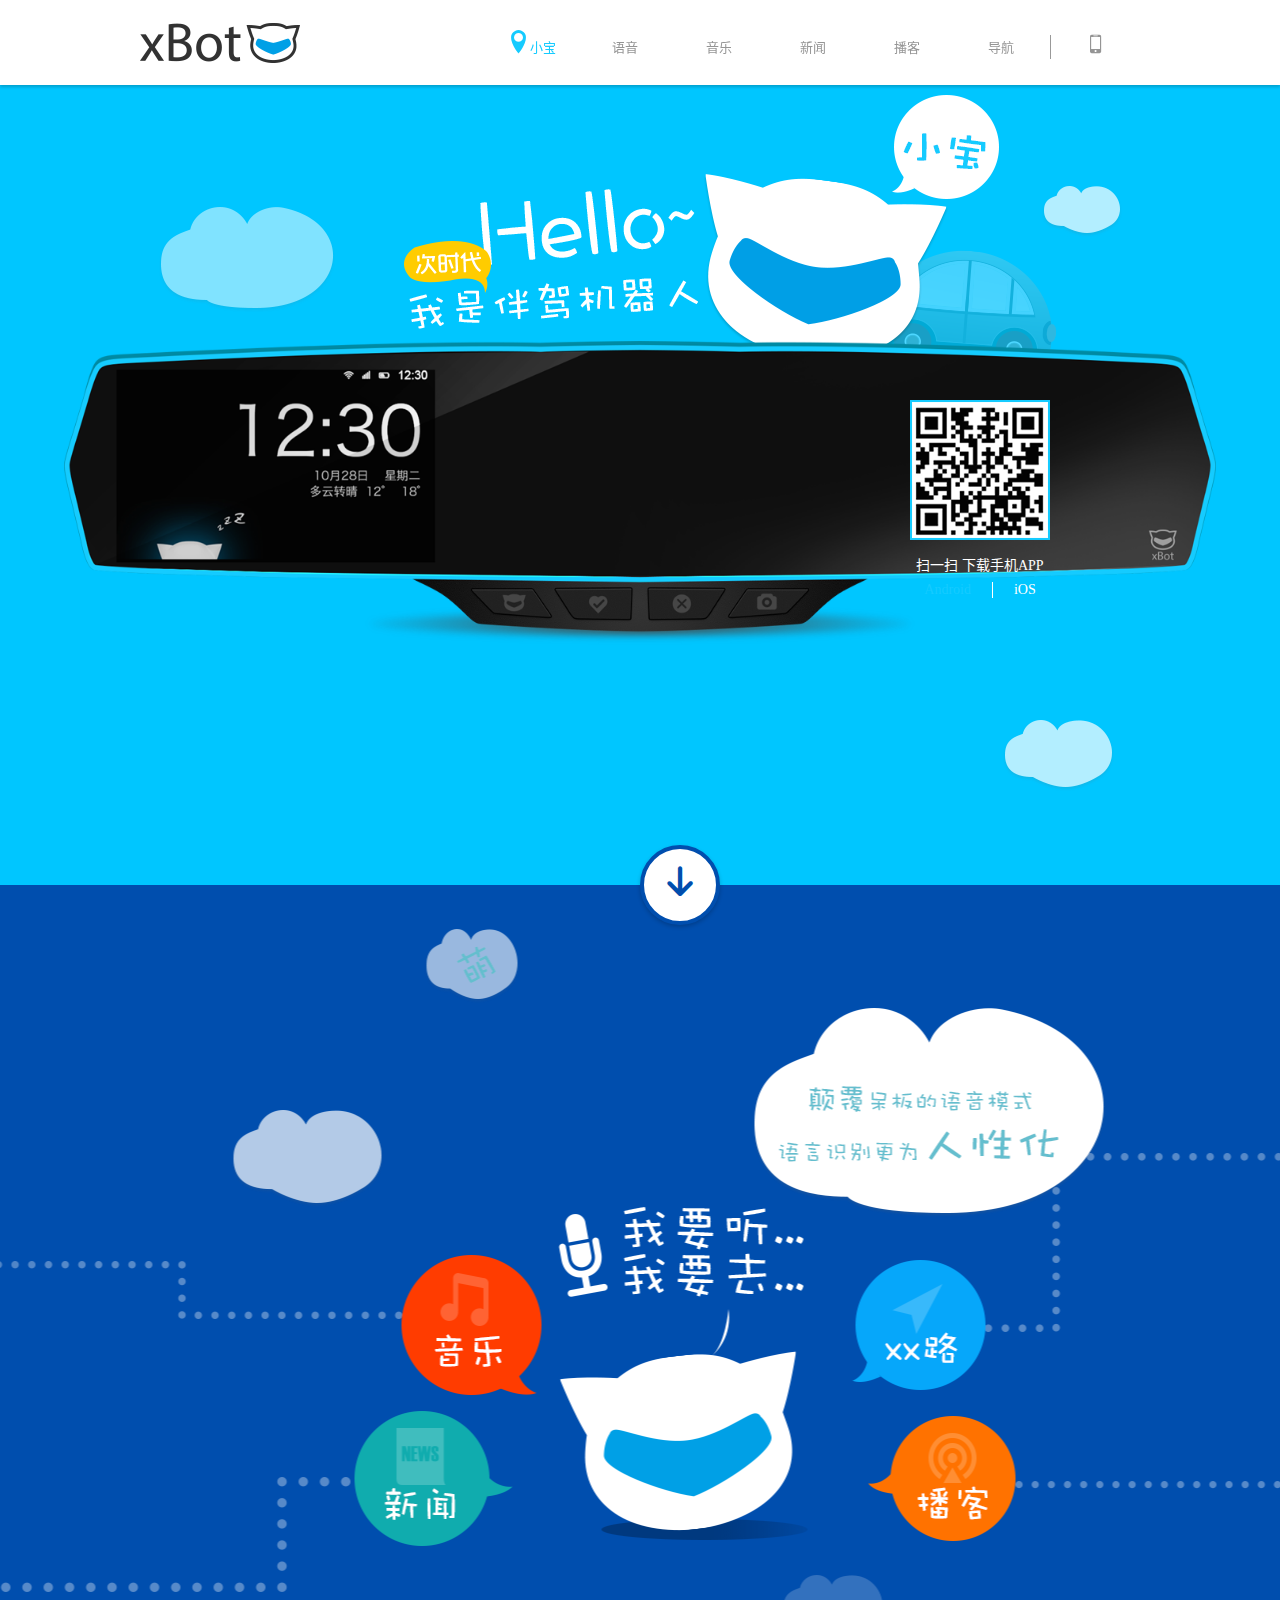
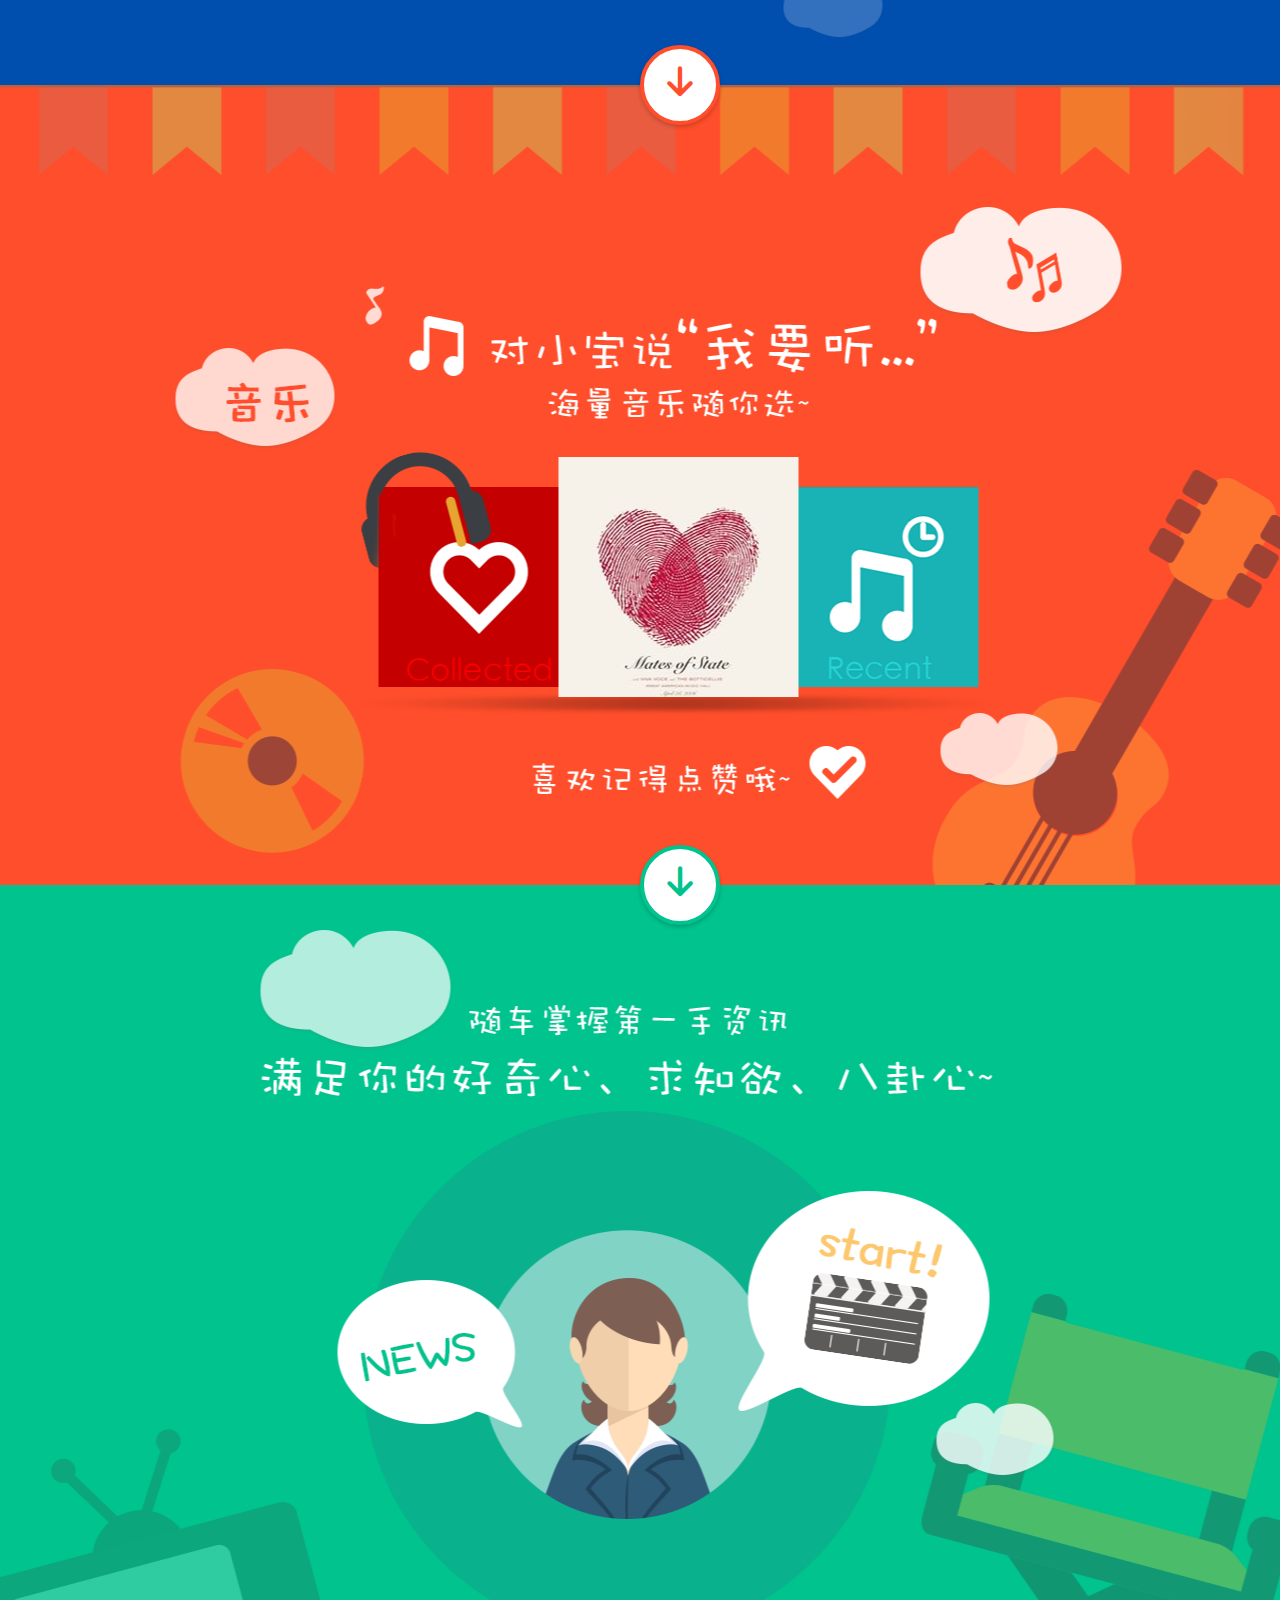
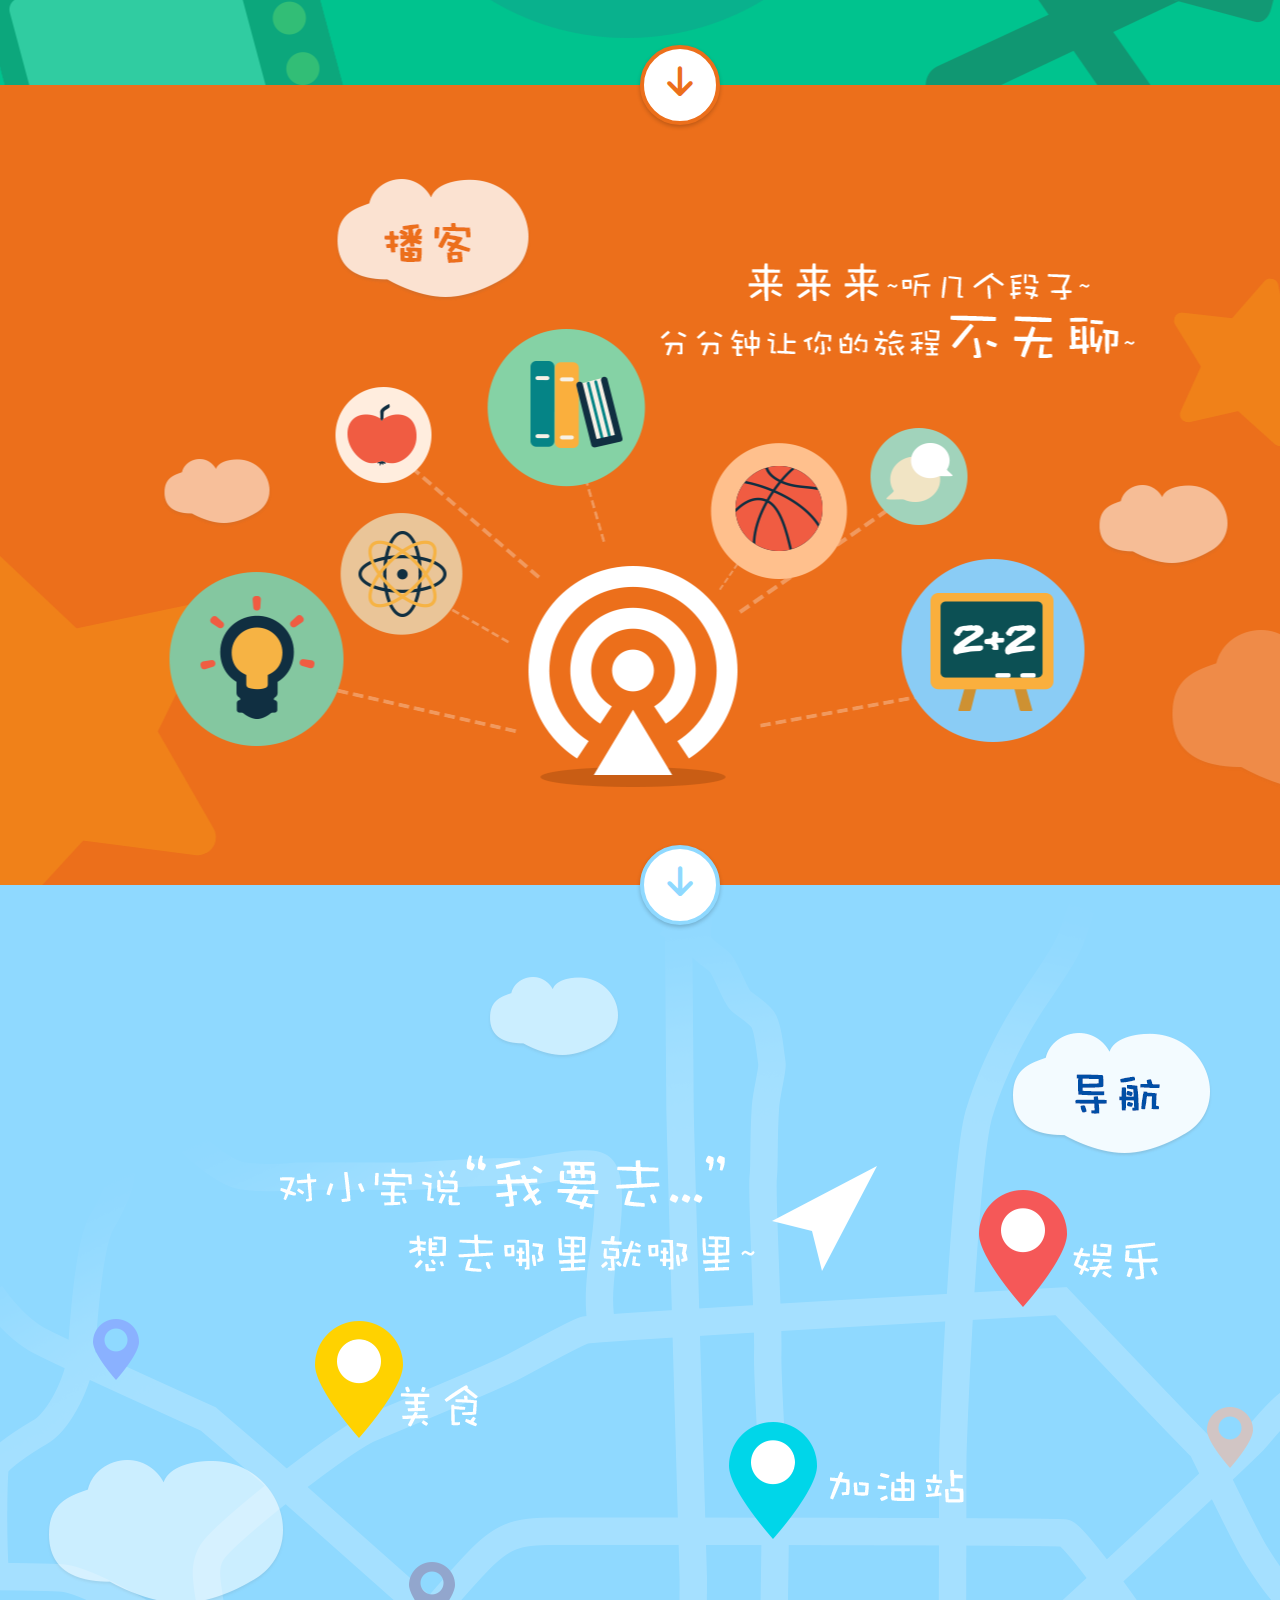
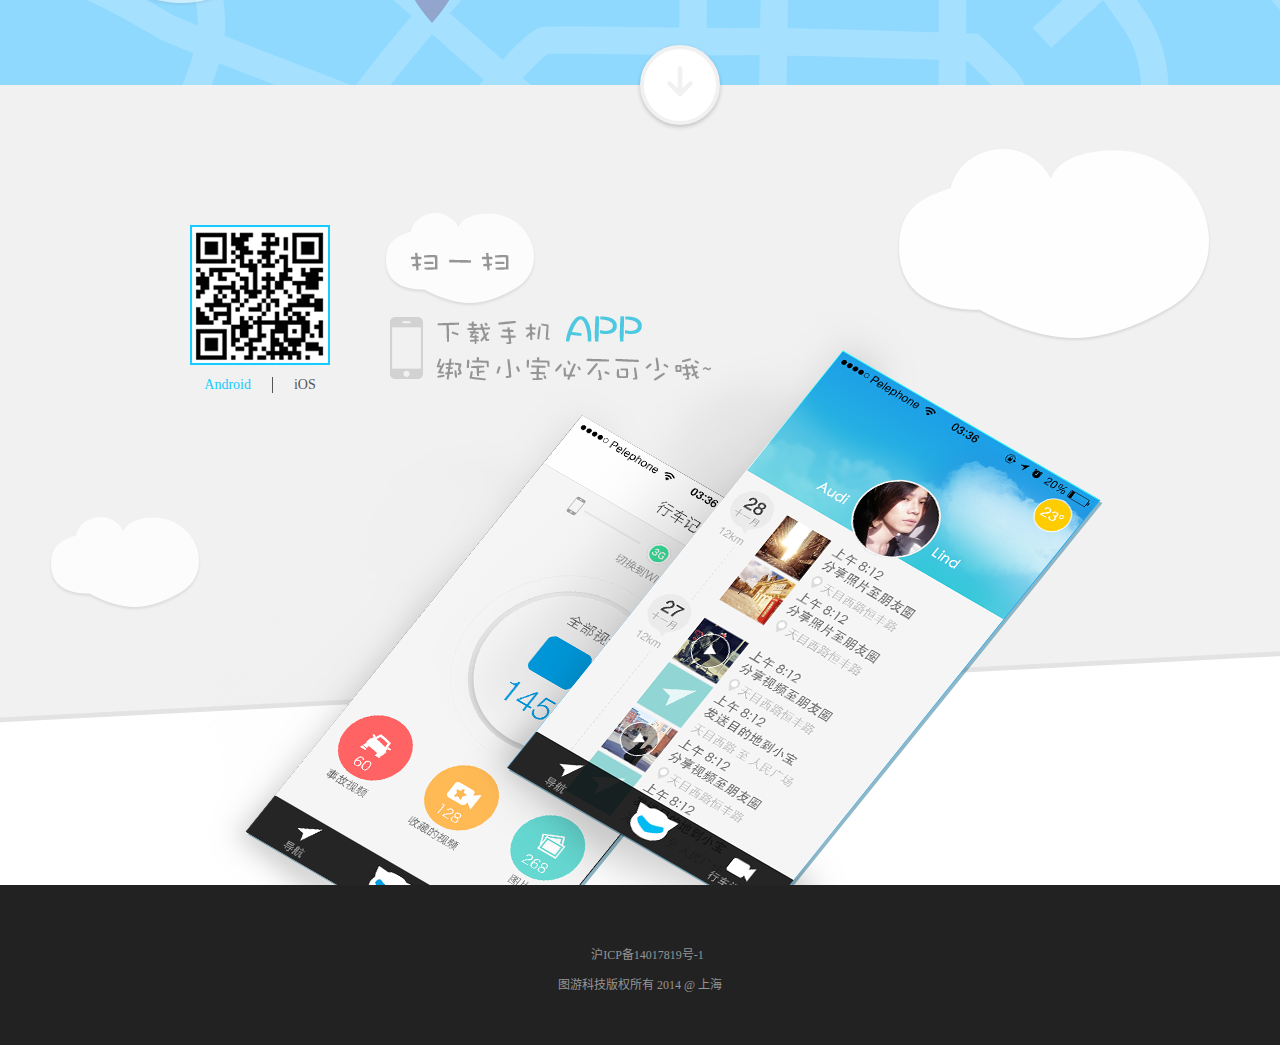
==== static/index.html @ 5d709e0e "第一版实现" ====
<!DOCTYPE HTML>
<html lang="zh-CN">
<head>
	<meta http-equiv="Content-Type" content="text/html; charset=utf-8" />
	<title>小宝 - 有感情的伴驾机器人</title>
	<link rel="icon" href="favicon.ico" type="image/x-icon" /> 
  <link rel="shortcut icon" href="favicon.ico" type="image/x-icon" />
  <link rel="stylesheet" type="text/css" href="lib/fontIcons.css">
  <link rel="stylesheet" type="text/css" href="css/index.css">
</head>
<body>
	<!-- headerBar -->
	<div id="header">
		<div class="container">
			<img src="img/logo.png" alt="" class="logo">
			<ul id="slideNav" class="nav">
				<li><a href="#xBot" class="active"><span class="icon-location"></span>小宝</a></li>
				<li><a href="#voice"><span class="icon-location"></span>语音</a></li>
				<li><a href="#music"><span class="icon-location"></span>音乐</a></li>
				<li><a href="#news"><span class="icon-location"></span>新闻</a></li>
				<li><a href="#podcast"><span class="icon-location"></span>播客</a></li>
				<li><a href="#navigator"><span class="icon-location"></span>导航</a></li>
				<li><a href="#apps"><i class="icon-mobile"></i></a></li>
			</ul>
		</div>
	</div>
	<!-- banner -->
	<div id="xBot" class="banner feature1">
		<div id="xBot_1">
			<img src="img/index/xBot_1.png" alt="我是小宝" />
			<div id="xBotPath" class="qrcodeTogger QRCode _ios">
				<div class="qrcode ios">
					<img src="img/index/qrcode_ios.png" alt="iOS">
				</div>
				<div class="qrcode android">
					<img src="img/index/qrcode_android.png" alt="Android">
				</div>
				<p>扫一扫 下载手机APP</p>
				<ul><li><span class="toggle android active" data-for="android">Android</span>&nbsp;&nbsp;&nbsp;&nbsp;&nbsp;&nbsp;</li><li>&nbsp;&nbsp;&nbsp;&nbsp;&nbsp;&nbsp;<span class="toggle ios" data-for="ios">iOS</span></li></ul>
			</div>
		</div>
	</div>
	<!-- features -->
	<div id="voice" class="banner feature2">
		<div class="next" data-next="#voice"><span class="icon-arrow-down2"></span></div>
	</div>
	<div id="music" class="banner feature3">
		<div class="next" data-next="#music"><span class="icon-arrow-down2"></span></div>
	</div>
	<div id="news" class="banner feature4">
		<div class="next" data-next="#news"><span class="icon-arrow-down2"></span></div>
	</div>
	<div id="podcast" class="banner feature5">
		<div class="next" data-next="#podcast"><span class="icon-arrow-down2"></span></div>
	</div>
	<div id="navigator" class="banner feature6">
		<div class="next" data-next="#navigator"><span class="icon-arrow-down2"></span></div>
	</div>
	<div id="apps" class="banner feature7">
		<div class="next" data-next="#apps"><span class="icon-arrow-down2"></span></div>
		<div class="container">
			<div id="bottomPath" class="qrcodeTogger QRCode _ios">
				<div class="qrcode ios">
					<img src="img/index/qrcode_ios.png" alt="iOS">
				</div>
				<div class="qrcode android">
					<img src="img/index/qrcode_android.png" alt="Android">
				</div>
				<!-- <p>扫一扫 下载手机APP</p> -->
				<ul><li><span class="toggle android active" data-for="android">Android</span>&nbsp;&nbsp;&nbsp;&nbsp;&nbsp;&nbsp;</li><li>&nbsp;&nbsp;&nbsp;&nbsp;&nbsp;&nbsp;<span class="toggle ios" data-for="ios">iOS</span></li></ul>
			</div>
		</div>
	</div>
	<!-- footer -->
	<div id="fotter">
		<ul class="metas">
			<li>沪ICP备14017819号-1</li>
			<!-- <li>加入我们 前端简历请发 : wang@aituyou.com</li> -->
			<!-- <li>2015 by Wang @ ShangHai</li> -->
		</ul>
		<p>图游科技版权所有 2014&nbsp;@&nbsp;上海</p>
	</div>
</body>
<script src="lib/jquery-1.9.0.min.js"></script>
<script src="js/index.js"></script>
</html>
---- static/lib/fontIcons.css ----
@font-face {
	font-family: 'icomoon';
	src:url('fonts/icomoon.eot?-nutk8v');
	src:url('fonts/icomoon.eot?#iefix-nutk8v') format('embedded-opentype'),
		url('fonts/icomoon.woff?-nutk8v') format('woff'),
		url('fonts/icomoon.ttf?-nutk8v') format('truetype'),
		url('fonts/icomoon.svg?-nutk8v#icomoon') format('svg');
	font-weight: normal;
	font-style: normal;
}

[class^="icon-"], [class*=" icon-"] {
	font-family: 'icomoon';
	speak: none;
	font-style: normal;
	font-weight: normal;
	font-variant: normal;
	text-transform: none;
	line-height: 1;

	/* Better Font Rendering =========== */
	-webkit-font-smoothing: antialiased;
	-moz-osx-font-smoothing: grayscale;
}

.icon-location:before {
	content: "\e947";
}

.icon-mobile:before {
	content: "\e958";
}

.icon-arrow-down2:before {
	content: "\ea3e";
}
---- static/css/index.css ----
body{padding:0;margin:0;font-family:"Microsoft YaHei","MicrosoftJhengHei",STHeiti,MingLiu;color:#323232;-webkit-touch-callout:none;-webkit-user-select:none;-khtml-user-select:none;-moz-user-select:none;-ms-user-select:none;user-select:none}ul{list-style-type:none;margin:0;padding:0}.container{width:1000px;margin-left:auto;margin-right:auto;*zoom:1}.QRCode{width:140px;color:#fff;font-size:14px}.QRCode#xBotPath{position:absolute;right:166px;top:59px}.QRCode#bottomPath{position:relative;top:140px;left:50px}.QRCode#bottomPath span.toggle.android{color:#15cbff}.QRCode#bottomPath span.toggle.ios{color:#555}.QRCode#bottomPath.ios span.toggle.android{color:#555}.QRCode#bottomPath.ios span.toggle.ios{color:#15cbff}.QRCode#bottomPath>ul li{border-right:1px solid #555}.QRCode#bottomPath>ul li:last-child{border-right:none}.QRCode .qrcode{overflow:hidden;width:100%;min-height:140px}.QRCode .qrcode>img{width:100%}.QRCode>p{text-align:center;margin:10px 0 0 0}.QRCode>ul{margin:8px 0;text-align:center}.QRCode>ul li{display:inline-block;box-sizing:border-box;border-right:1px solid #fff}.QRCode>ul li:last-child{border-right:none}.QRCode>ul li span{cursor:pointer}.QRCode>ul li span:hover{color:#ccc}.QRCode .qrcode.ios{display:none}.QRCode span.toggle.android{color:#15cbff}.QRCode span.toggle.ios{color:#fff}.QRCode.ios .qrcode.ios{display:block}.QRCode.ios .qrcode.android{display:none}.QRCode.ios span.toggle.android{color:#fff}.QRCode.ios span.toggle.ios{color:#15cbff}div#header{z-index:100;position:fixed;width:100%;height:85px;background:#fff;box-shadow:0 2px 3px rgba(0,0,0,0.2)}div#header img.logo{margin-top:23px}div#header ul.nav{float:right;height:85px}div#header ul.nav li{box-sizing:border-box;display:inline-block;width:90px;height:24px;line-height:24px;margin-top:30px;text-align:center}div#header ul.nav li:last-child{border-left:1px solid #999}div#header ul.nav li a{font-size:13px;color:#959595;text-decoration:none}div#header ul.nav li a>span{font-size:180%;display:none}div#header ul.nav li a>i{font-size:140%}div#header ul.nav li a.active{color:#15cbff}div#header ul.nav li a.active>span{display:inline-block}div#header ul.nav li a:hover{color:#16bcec}div.banner{position:relative;height:800px}div.banner>div.next{position:absolute;top:-40px;left:50%;width:72px;height:72px;line-height:72px;text-align:center;font-size:34px;z-index:50;border-radius:44px;background:#fff;box-shadow:0 2px 4px rgba(0,0,0,0.2)}div.banner img.bg_img{display:block;margin-left:auto;margin-right:auto;position:relative;*zoom:1}div.banner.active>div.next{display:none}div.feature1{background:#00c6ff;background-image:url(../img/index/bg_xiaobao.png);background-position:center center;background-repeat:no-repeat}div.feature2{color:#004eae;background:#004eae;background-image:url(../img/index/bg_voice.png);background-position:center center;background-repeat:no-repeat}div.feature2>div.next{border:4px solid #004eae}div.feature2>div.next:hover{color:#fff;background:#004eae}div.feature3{color:#ff4e2b;background:#ff4e2b;background-image:url(../img/index/bg_music.png);background-position:center center;background-repeat:no-repeat}div.feature3>div.next{border:4px solid #ff4e2b}div.feature3>div.next:hover{color:#fff;background:#ff4e2b}div.feature4{color:#00c38e;background:#00c38e;background-image:url(../img/index/bg_news.png);background-position:bottom center;background-repeat:no-repeat}div.feature4>div.next{border:4px solid #00c38e}div.feature4>div.next:hover{color:#fff;background:#00c38e}div.feature5{color:#ec6f1b;background:#ec6f1b;background-image:url(../img/index/bg_podcast.png);background-position:bottom center;background-repeat:no-repeat}div.feature5>div.next{border:4px solid #ec6f1b}div.feature5>div.next:hover{color:#fff;background:#ec6f1b}div.feature6{color:#8fd9ff;background:#8fd9ff;background-image:url(../img/index/bg_nav.png);background-position:bottom center;background-repeat:no-repeat}div.feature6>div.next{border:4px solid #8fd9ff}div.feature6>div.next:hover{color:#fff;background:#8fd9ff}div.feature7{color:#f1f1f1;background:#f1f1f1;background-image:url(../img/index/bg_apps.png);background-position:bottom center;background-repeat:no-repeat}div.feature7>div.next{border:4px solid #f1f1f1}div.feature7>div.next:hover{color:#fff;background:#f1f1f1}div#xBot{height:800px;padding-top:85px}div#xBot div#xBot_1{position:relative;top:256px;width:90%;max-width:1455px;margin-left:auto;margin-right:auto;*zoom:1;height:300px}div#xBot div#xBot_1>img{width:100%}div#xBot div#xBot_1 div#screen{width:26%;height:58%;position:absolute;top:8%;left:7%;background:#eee}div#fotter{overflow:hidden;height:160px;font-size:12px;text-align:center;color:#959595;background:#222}div#fotter ul.metas{margin-top:60px}div#fotter ul.metas li{display:inline;margin-left:15px}
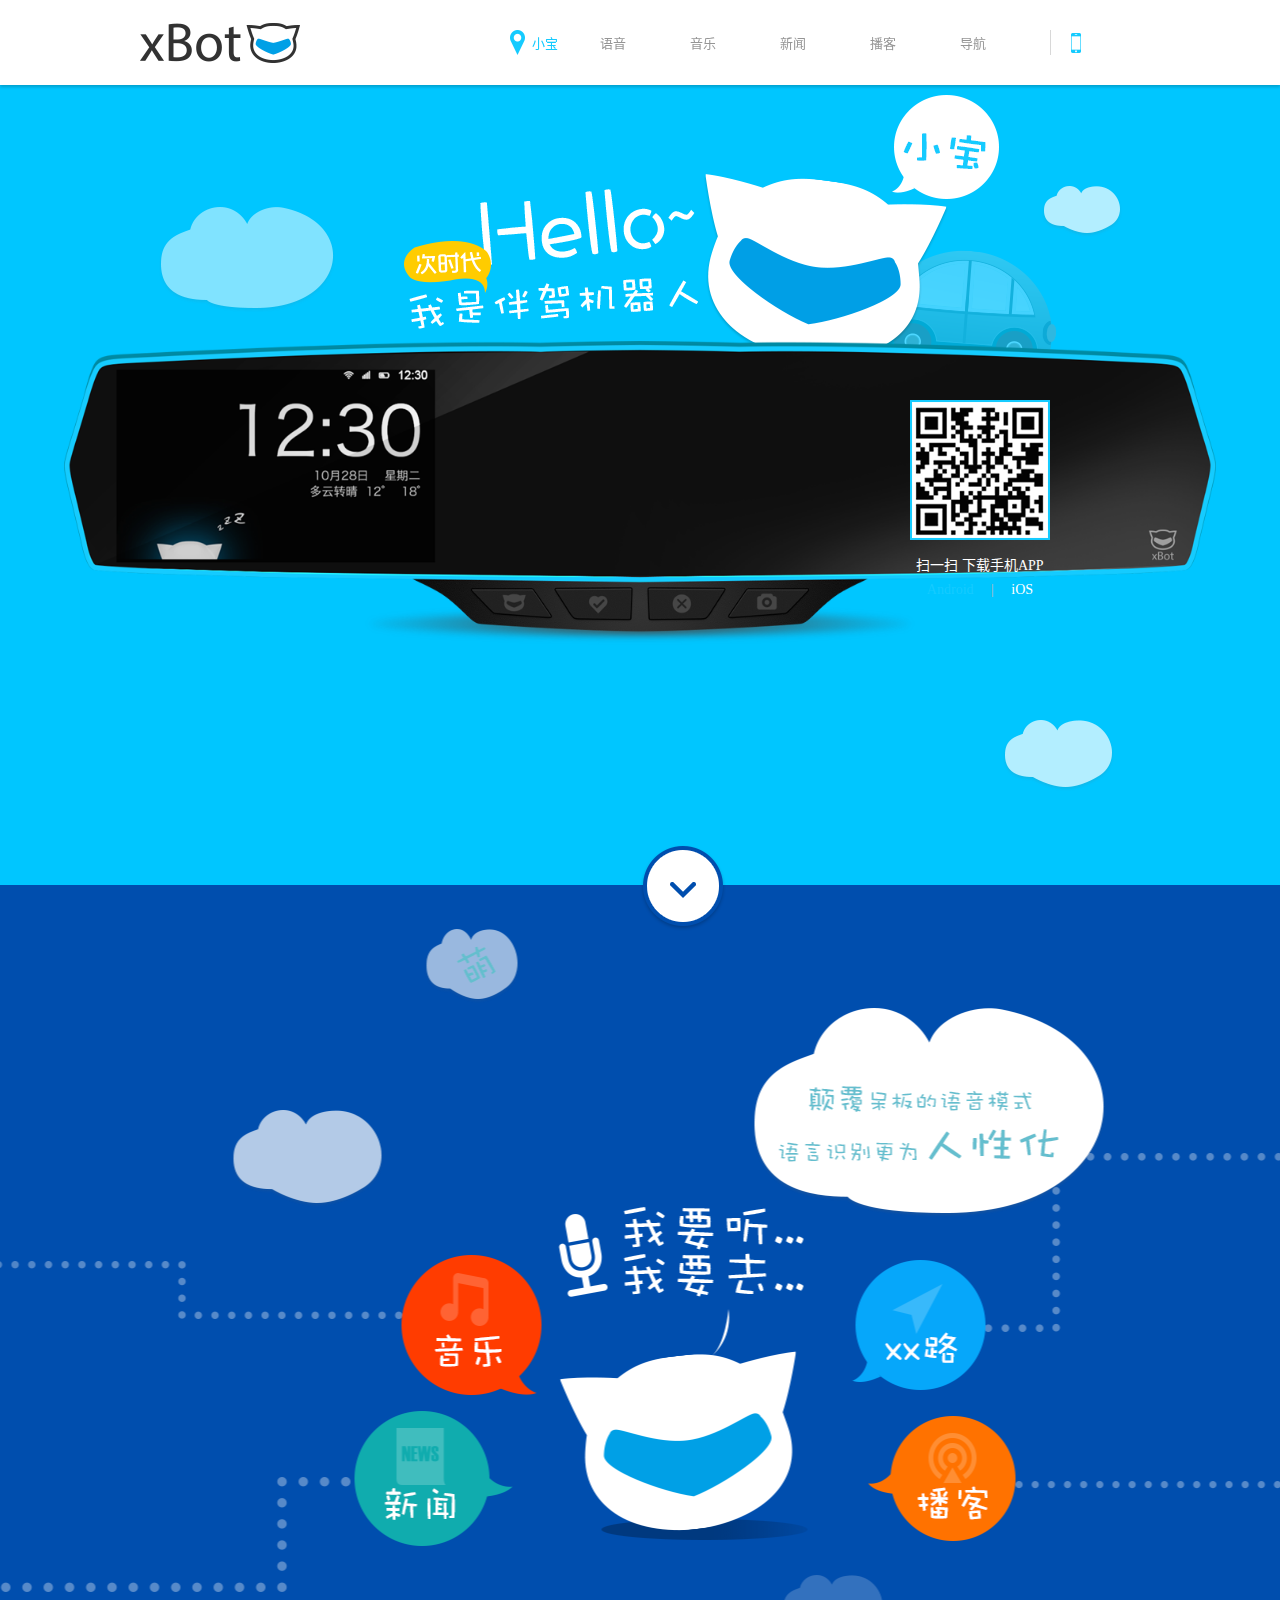
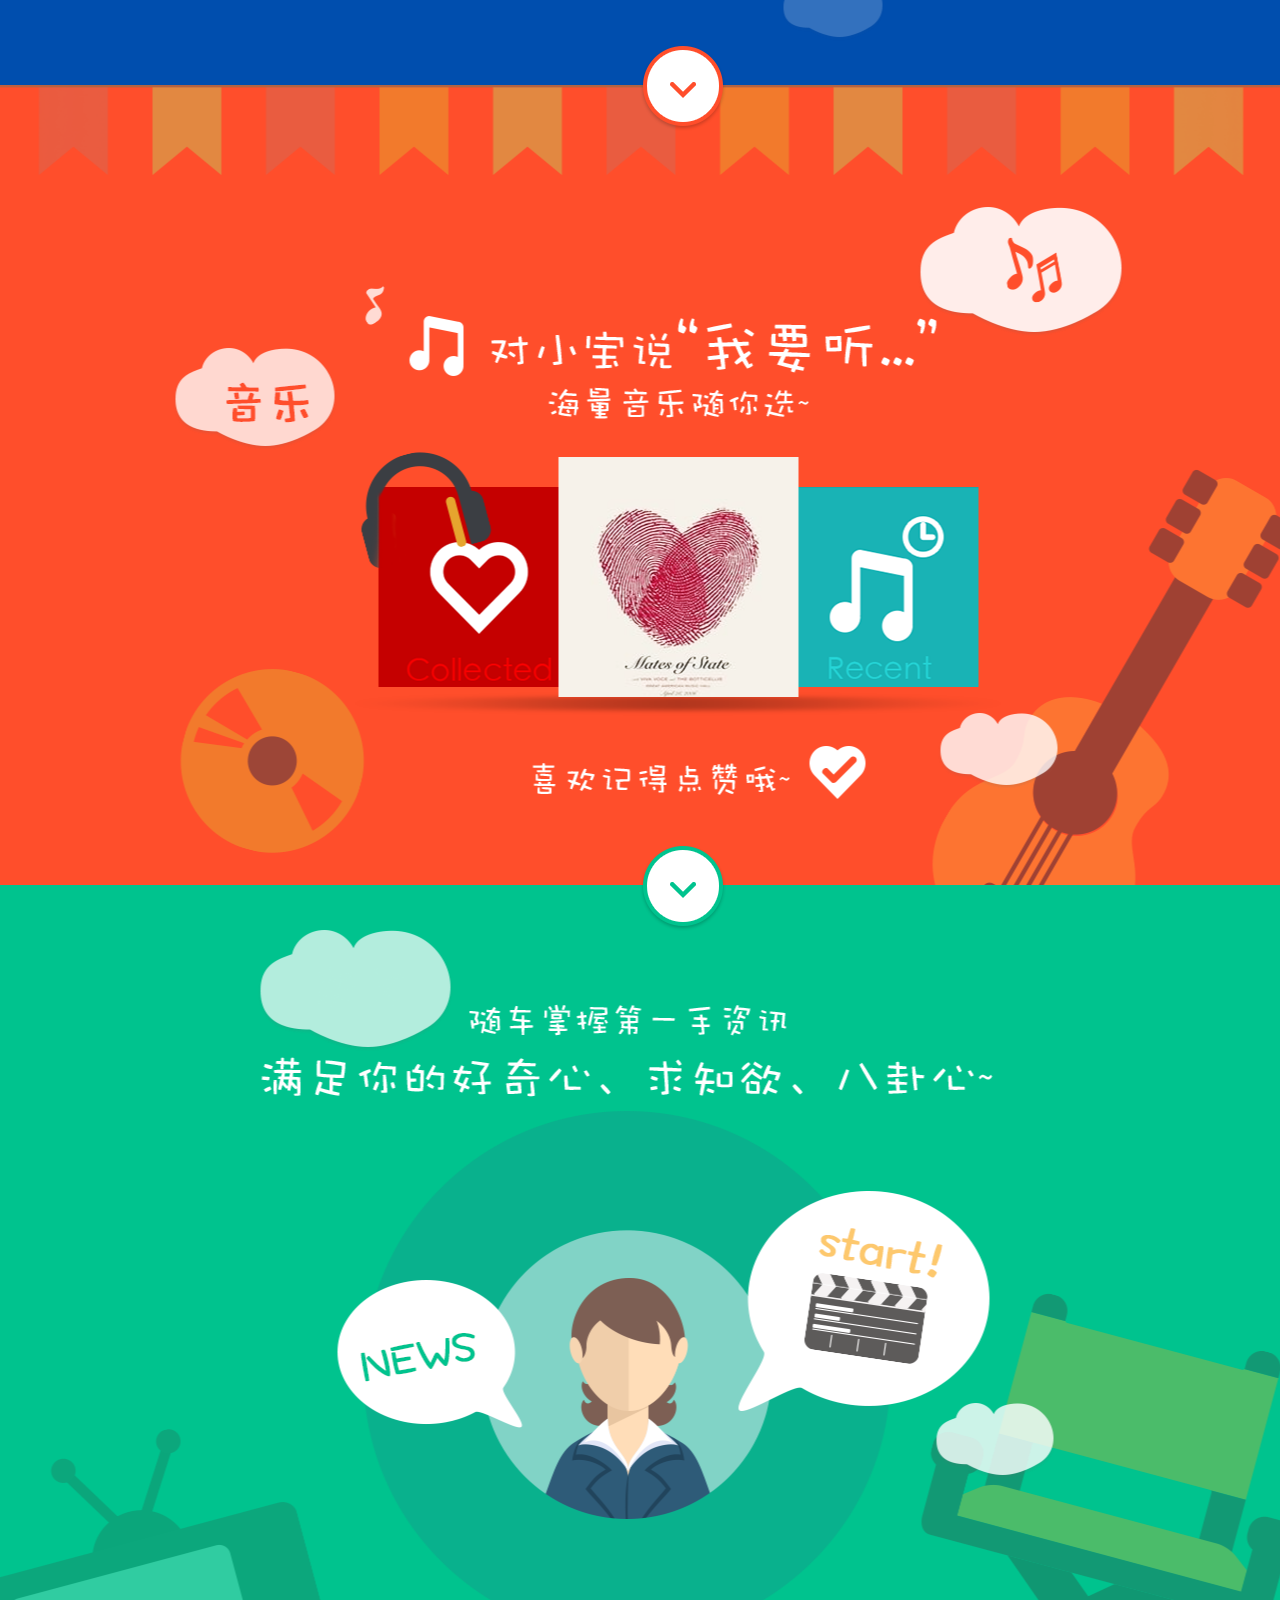
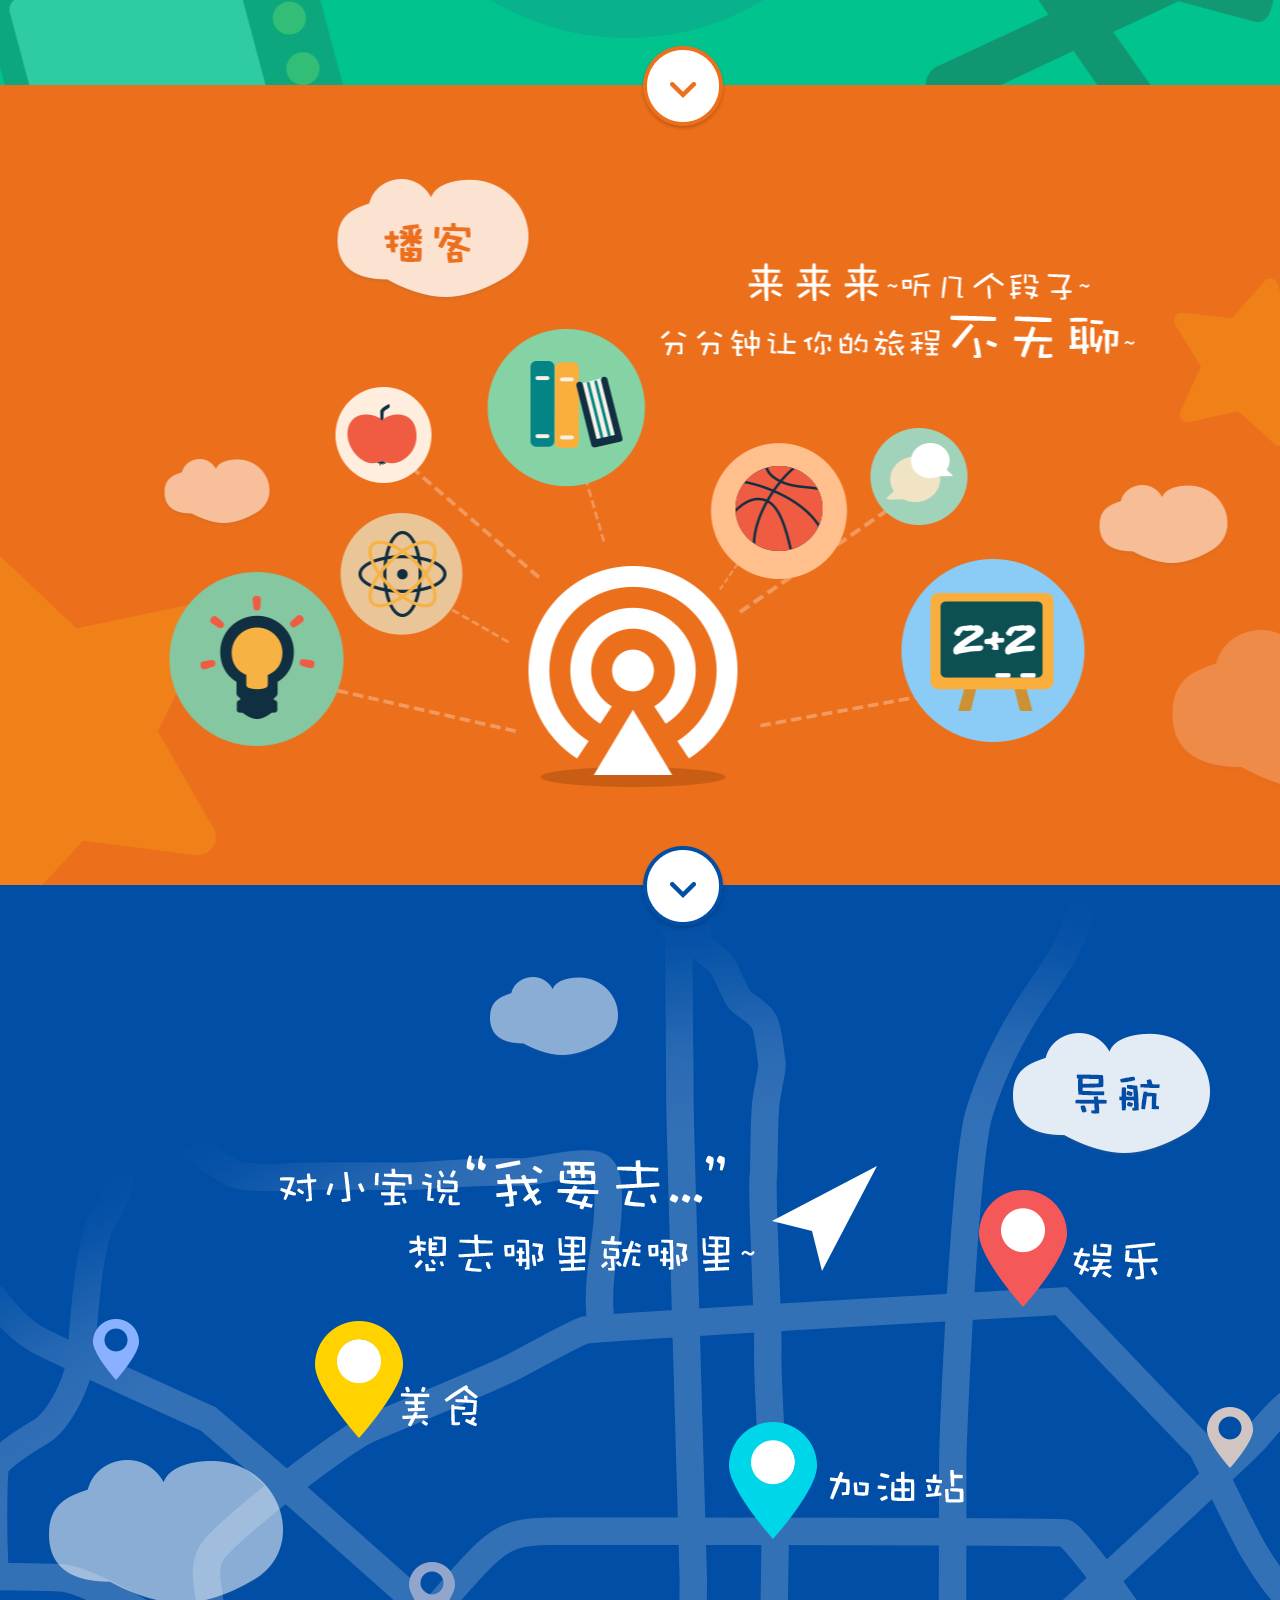
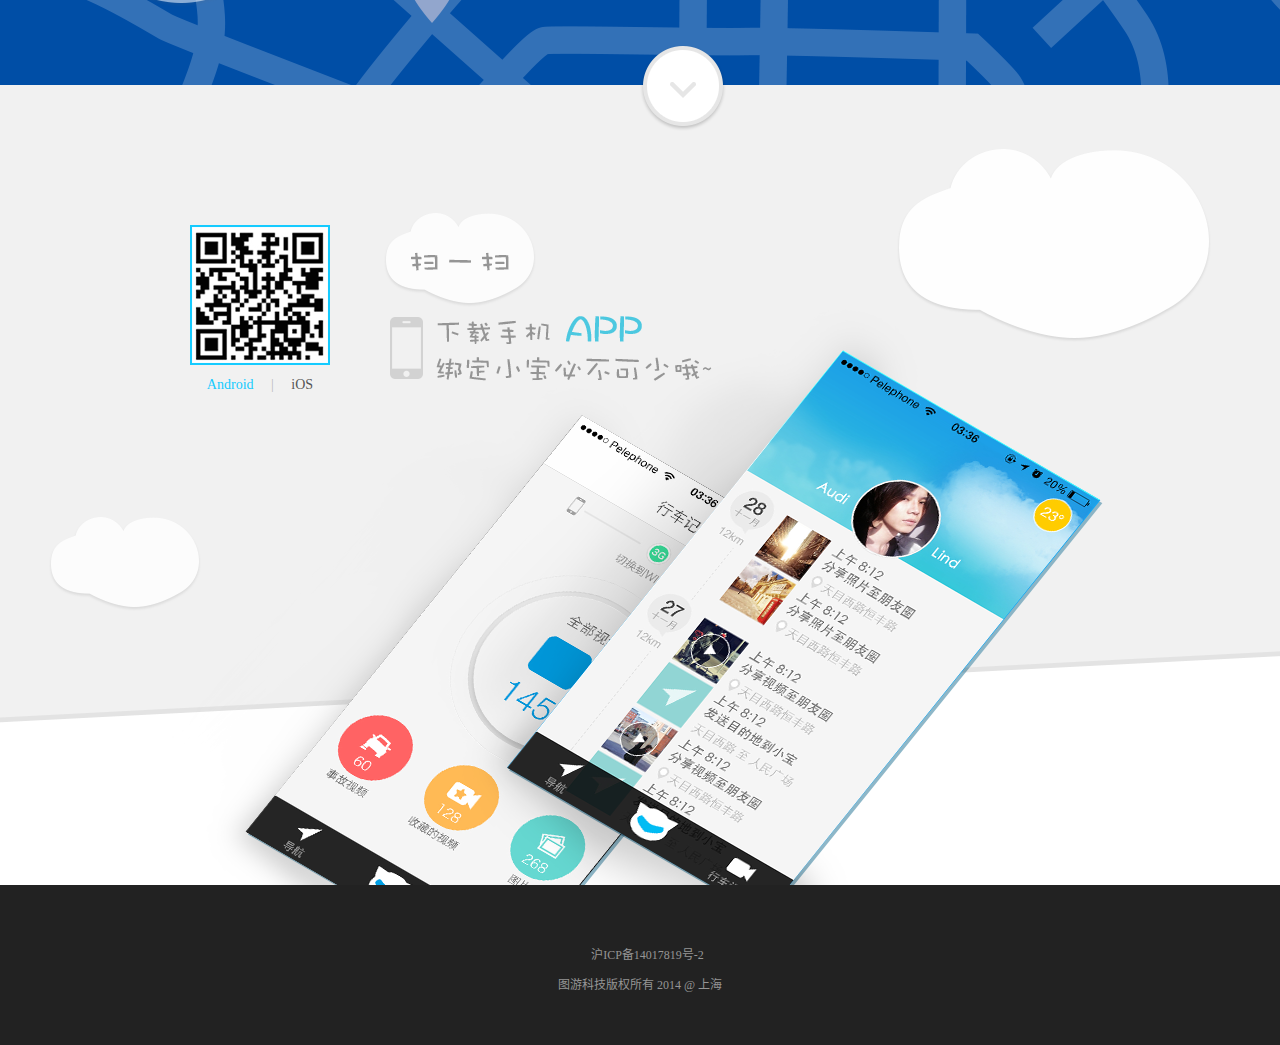
==== commit 8bd24c9c: "兼任性处理" ====
--- a/static/index.html
+++ b/static/index.html
@@ -12,16 +12,16 @@
 	<!-- headerBar -->
 	<div id="header">
 		<div class="container">
+			<ul id="slideNav" class="nav">
+				<li><a href="#xBot" class="active"><span class="iLocate"></span>小宝</a></li>
+				<li><a href="#voice"><span class="iLocate"></span>语音</a></li>
+				<li><a href="#music"><span class="iLocate"></span>音乐</a></li>
+				<li><a href="#news"><span class="iLocate"></span>新闻</a></li>
+				<li><a href="#podcast"><span class="iLocate"></span>播客</a></li>
+				<li><a href="#navigator"><span class="iLocate"></span>导航</a></li>
+				<li><a href="#apps"><i class="iApps"></i></a></li>
+			</ul>
 			<img src="img/logo.png" alt="" class="logo">
-			<ul id="slideNav" class="nav">
-				<li><a href="#xBot" class="active"><span class="icon-location"></span>小宝</a></li>
-				<li><a href="#voice"><span class="icon-location"></span>语音</a></li>
-				<li><a href="#music"><span class="icon-location"></span>音乐</a></li>
-				<li><a href="#news"><span class="icon-location"></span>新闻</a></li>
-				<li><a href="#podcast"><span class="icon-location"></span>播客</a></li>
-				<li><a href="#navigator"><span class="icon-location"></span>导航</a></li>
-				<li><a href="#apps"><i class="icon-mobile"></i></a></li>
-			</ul>
 		</div>
 	</div>
 	<!-- banner -->
@@ -36,28 +36,28 @@
 					<img src="img/index/qrcode_android.png" alt="Android">
 				</div>
 				<p>扫一扫 下载手机APP</p>
-				<ul><li><span class="toggle android active" data-for="android">Android</span>&nbsp;&nbsp;&nbsp;&nbsp;&nbsp;&nbsp;</li><li>&nbsp;&nbsp;&nbsp;&nbsp;&nbsp;&nbsp;<span class="toggle ios" data-for="ios">iOS</span></li></ul>
+				<ul><li><span class="toggle android active" data-for="android">Android</span>&nbsp;&nbsp;&nbsp;&nbsp;&nbsp;</li>|<li>&nbsp;&nbsp;&nbsp;&nbsp;&nbsp;<span class="toggle ios" data-for="ios">iOS</span></li></ul>
 			</div>
 		</div>
 	</div>
 	<!-- features -->
 	<div id="voice" class="banner feature2">
-		<div class="next" data-next="#voice"><span class="icon-arrow-down2"></span></div>
+		<div class="next" data-next="#voice"></div>
 	</div>
 	<div id="music" class="banner feature3">
-		<div class="next" data-next="#music"><span class="icon-arrow-down2"></span></div>
+		<div class="next" data-next="#music"></div>
 	</div>
 	<div id="news" class="banner feature4">
-		<div class="next" data-next="#news"><span class="icon-arrow-down2"></span></div>
+		<div class="next" data-next="#news"></div>
 	</div>
 	<div id="podcast" class="banner feature5">
-		<div class="next" data-next="#podcast"><span class="icon-arrow-down2"></span></div>
+		<div class="next" data-next="#podcast"></div>
 	</div>
 	<div id="navigator" class="banner feature6">
-		<div class="next" data-next="#navigator"><span class="icon-arrow-down2"></span></div>
+		<div class="next" data-next="#navigator"></div>
 	</div>
 	<div id="apps" class="banner feature7">
-		<div class="next" data-next="#apps"><span class="icon-arrow-down2"></span></div>
+		<div class="next" data-next="#apps"></div>
 		<div class="container">
 			<div id="bottomPath" class="qrcodeTogger QRCode _ios">
 				<div class="qrcode ios">
@@ -67,14 +67,14 @@
 					<img src="img/index/qrcode_android.png" alt="Android">
 				</div>
 				<!-- <p>扫一扫 下载手机APP</p> -->
-				<ul><li><span class="toggle android active" data-for="android">Android</span>&nbsp;&nbsp;&nbsp;&nbsp;&nbsp;&nbsp;</li><li>&nbsp;&nbsp;&nbsp;&nbsp;&nbsp;&nbsp;<span class="toggle ios" data-for="ios">iOS</span></li></ul>
+				<ul><li><span class="toggle android active" data-for="android">Android</span>&nbsp;&nbsp;&nbsp;&nbsp;&nbsp;</li>|<li>&nbsp;&nbsp;&nbsp;&nbsp;&nbsp;<span class="toggle ios" data-for="ios">iOS</span></li></ul>
 			</div>
 		</div>
 	</div>
 	<!-- footer -->
 	<div id="fotter">
 		<ul class="metas">
-			<li>沪ICP备14017819号-1</li>
+			<li>沪ICP备14017819号-2</li>
 			<!-- <li>加入我们 前端简历请发 : wang@aituyou.com</li> -->
 			<!-- <li>2015 by Wang @ ShangHai</li> -->
 		</ul>
--- a/static/css/index.css
+++ b/static/css/index.css
@@ -1 +1 @@
-body{padding:0;margin:0;font-family:"Microsoft YaHei","MicrosoftJhengHei",STHeiti,MingLiu;color:#323232;-webkit-touch-callout:none;-webkit-user-select:none;-khtml-user-select:none;-moz-user-select:none;-ms-user-select:none;user-select:none}ul{list-style-type:none;margin:0;padding:0}.container{width:1000px;margin-left:auto;margin-right:auto;*zoom:1}.QRCode{width:140px;color:#fff;font-size:14px}.QRCode#xBotPath{position:absolute;right:166px;top:59px}.QRCode#bottomPath{position:relative;top:140px;left:50px}.QRCode#bottomPath span.toggle.android{color:#15cbff}.QRCode#bottomPath span.toggle.ios{color:#555}.QRCode#bottomPath.ios span.toggle.android{color:#555}.QRCode#bottomPath.ios span.toggle.ios{color:#15cbff}.QRCode#bottomPath>ul li{border-right:1px solid #555}.QRCode#bottomPath>ul li:last-child{border-right:none}.QRCode .qrcode{overflow:hidden;width:100%;min-height:140px}.QRCode .qrcode>img{width:100%}.QRCode>p{text-align:center;margin:10px 0 0 0}.QRCode>ul{margin:8px 0;text-align:center}.QRCode>ul li{display:inline-block;box-sizing:border-box;border-right:1px solid #fff}.QRCode>ul li:last-child{border-right:none}.QRCode>ul li span{cursor:pointer}.QRCode>ul li span:hover{color:#ccc}.QRCode .qrcode.ios{display:none}.QRCode span.toggle.android{color:#15cbff}.QRCode span.toggle.ios{color:#fff}.QRCode.ios .qrcode.ios{display:block}.QRCode.ios .qrcode.android{display:none}.QRCode.ios span.toggle.android{color:#fff}.QRCode.ios span.toggle.ios{color:#15cbff}div#header{z-index:100;position:fixed;width:100%;height:85px;background:#fff;box-shadow:0 2px 3px rgba(0,0,0,0.2)}div#header img.logo{margin-top:23px}div#header ul.nav{float:right;height:85px}div#header ul.nav li{box-sizing:border-box;display:inline-block;width:90px;height:24px;line-height:24px;margin-top:30px;text-align:center}div#header ul.nav li:last-child{border-left:1px solid #999}div#header ul.nav li a{font-size:13px;color:#959595;text-decoration:none}div#header ul.nav li a>span{font-size:180%;display:none}div#header ul.nav li a>i{font-size:140%}div#header ul.nav li a.active{color:#15cbff}div#header ul.nav li a.active>span{display:inline-block}div#header ul.nav li a:hover{color:#16bcec}div.banner{position:relative;height:800px}div.banner>div.next{position:absolute;top:-40px;left:50%;width:72px;height:72px;line-height:72px;text-align:center;font-size:34px;z-index:50;border-radius:44px;background:#fff;box-shadow:0 2px 4px rgba(0,0,0,0.2)}div.banner img.bg_img{display:block;margin-left:auto;margin-right:auto;position:relative;*zoom:1}div.banner.active>div.next{display:none}div.feature1{background:#00c6ff;background-image:url(../img/index/bg_xiaobao.png);background-position:center center;background-repeat:no-repeat}div.feature2{color:#004eae;background:#004eae;background-image:url(../img/index/bg_voice.png);background-position:center center;background-repeat:no-repeat}div.feature2>div.next{border:4px solid #004eae}div.feature2>div.next:hover{color:#fff;background:#004eae}div.feature3{color:#ff4e2b;background:#ff4e2b;background-image:url(../img/index/bg_music.png);background-position:center center;background-repeat:no-repeat}div.feature3>div.next{border:4px solid #ff4e2b}div.feature3>div.next:hover{color:#fff;background:#ff4e2b}div.feature4{color:#00c38e;background:#00c38e;background-image:url(../img/index/bg_news.png);background-position:bottom center;background-repeat:no-repeat}div.feature4>div.next{border:4px solid #00c38e}div.feature4>div.next:hover{color:#fff;background:#00c38e}div.feature5{color:#ec6f1b;background:#ec6f1b;background-image:url(../img/index/bg_podcast.png);background-position:bottom center;background-repeat:no-repeat}div.feature5>div.next{border:4px solid #ec6f1b}div.feature5>div.next:hover{color:#fff;background:#ec6f1b}div.feature6{color:#8fd9ff;background:#8fd9ff;background-image:url(../img/index/bg_nav.png);background-position:bottom center;background-repeat:no-repeat}div.feature6>div.next{border:4px solid #8fd9ff}div.feature6>div.next:hover{color:#fff;background:#8fd9ff}div.feature7{color:#f1f1f1;background:#f1f1f1;background-image:url(../img/index/bg_apps.png);background-position:bottom center;background-repeat:no-repeat}div.feature7>div.next{border:4px solid #f1f1f1}div.feature7>div.next:hover{color:#fff;background:#f1f1f1}div#xBot{height:800px;padding-top:85px}div#xBot div#xBot_1{position:relative;top:256px;width:90%;max-width:1455px;margin-left:auto;margin-right:auto;*zoom:1;height:300px}div#xBot div#xBot_1>img{width:100%}div#xBot div#xBot_1 div#screen{width:26%;height:58%;position:absolute;top:8%;left:7%;background:#eee}div#fotter{overflow:hidden;height:160px;font-size:12px;text-align:center;color:#959595;background:#222}div#fotter ul.metas{margin-top:60px}div#fotter ul.metas li{display:inline;margin-left:15px}+body{padding:0;margin:0;font-family:"Microsoft YaHei","MicrosoftJhengHei",STHeiti,MingLiu;color:#323232;-webkit-touch-callout:none;-webkit-user-select:none;-khtml-user-select:none;-moz-user-select:none;-ms-user-select:none;user-select:none}ul{list-style-type:none;margin:0;padding:0}.container{width:1000px;margin-left:auto;margin-right:auto;*zoom:1}.QRCode{width:140px;color:#fff;font-size:14px}.QRCode#xBotPath{position:absolute;right:166px;top:59px}.QRCode#bottomPath{position:relative;top:140px;left:50px}.QRCode#bottomPath span.toggle.android{color:#15cbff}.QRCode#bottomPath span.toggle.ios{color:#555}.QRCode#bottomPath.ios span.toggle.android{color:#555}.QRCode#bottomPath.ios span.toggle.ios{color:#15cbff}.QRCode#bottomPath>ul li{color:#eee}.QRCode .qrcode{overflow:hidden;width:100%;min-height:140px}.QRCode .qrcode>img{width:100%}.QRCode>p{text-align:center;margin:10px 0 0 0}.QRCode>ul{margin:8px 0;text-align:center;color:#bbb}.QRCode>ul li{display:inline;box-sizing:border-box}.QRCode>ul li span{cursor:pointer}.QRCode>ul li span:hover{color:#ccc}.QRCode .qrcode.ios{display:none}.QRCode span.toggle.android{color:#15cbff}.QRCode span.toggle.ios{color:#fff}.QRCode.ios .qrcode.ios{display:block}.QRCode.ios .qrcode.android{display:none}.QRCode.ios span.toggle.android{color:#fff}.QRCode.ios span.toggle.ios{color:#15cbff}div#header{z-index:100;position:fixed;width:100%;height:85px;background:#fff;box-shadow:0 2px 3px rgba(0,0,0,0.2)}div#header img.logo{margin-top:23px}div#header ul.nav{float:right;height:85px}div#header ul.nav li{box-sizing:border-box;display:block;width:90px;height:25px;float:left;line-height:25px;margin-top:30px}div#header ul.nav li:last-child{border-left:1px solid #d8d8d8}div#header ul.nav li .iLocate{display:none;float:left;width:15px;height:25px;margin-right:7px;background-image:url(../img/index/icon-locate.png)}div#header ul.nav li a{font-size:13px;color:#959595;text-decoration:none}div#header ul.nav li a>i{display:block;width:10px;height:20px;margin-left:20px;margin-top:3px;background-image:url(../img/index/icon-apps.png)}div#header ul.nav li a>i:hover{background-image:url(../img/index/icon-apps-hover.png)}div#header ul.nav li a.active{color:#15cbff}div#header ul.nav li a.active>span.iLocate{display:block}div#header ul.nav li a:hover{color:#16bcec}div.banner{position:relative;height:800px}div.banner>div.next{position:absolute;top:-40px;left:50%;width:86px;height:86px;z-index:50}div.banner img.bg_img{display:block;margin-left:auto;margin-right:auto;position:relative;*zoom:1}div.banner.active>div.next{display:none}div.feature1{background:#00c6ff;background-image:url(../img/index/bg_xiaobao.png);background-position:center center;background-repeat:no-repeat}div.feature2{color:#004eae;background:#004eae;background-image:url(../img/index/bg_voice.png);background-position:center center;background-repeat:no-repeat}div.feature2>div.next{background-image:url(../img/index/next_voice.png)}div.feature3{color:#ff4e2b;background:#ff4e2b;background-image:url(../img/index/bg_music.png);background-position:center center;background-repeat:no-repeat}div.feature3>div.next{background-image:url(../img/index/next_music.png)}div.feature4{color:#00c38e;background:#00c38e;background-image:url(../img/index/bg_news.png);background-position:bottom center;background-repeat:no-repeat}div.feature4>div.next{background-image:url(../img/index/next_news.png)}div.feature5{color:#ec6f1b;background:#ec6f1b;background-image:url(../img/index/bg_podcast.png);background-position:bottom center;background-repeat:no-repeat}div.feature5>div.next{background-image:url(../img/index/next_podcast.png)}div.feature6{color:#004ea6;background:#004ea6;background-image:url(../img/index/bg_nav.png);background-position:bottom center;background-repeat:no-repeat}div.feature6>div.next{background-image:url(../img/index/next_nav.png)}div.feature7{color:#f1f1f1;background:#f1f1f1;background-image:url(../img/index/bg_apps.png);background-position:bottom center;background-repeat:no-repeat}div.feature7>div.next{background-image:url(../img/index/next_apps.png)}div#xBot{height:800px;padding-top:85px}div#xBot div#xBot_1{position:relative;top:256px;width:90%;max-width:1455px;margin-left:auto;margin-right:auto;*zoom:1;height:300px}div#xBot div#xBot_1>img{width:100%}div#xBot div#xBot_1 div#screen{width:26%;height:58%;position:absolute;top:8%;left:7%;background:#eee}div#fotter{overflow:hidden;height:160px;font-size:12px;text-align:center;color:#959595;background:#222}div#fotter ul.metas{margin-top:60px}div#fotter ul.metas li{display:inline;margin-left:15px}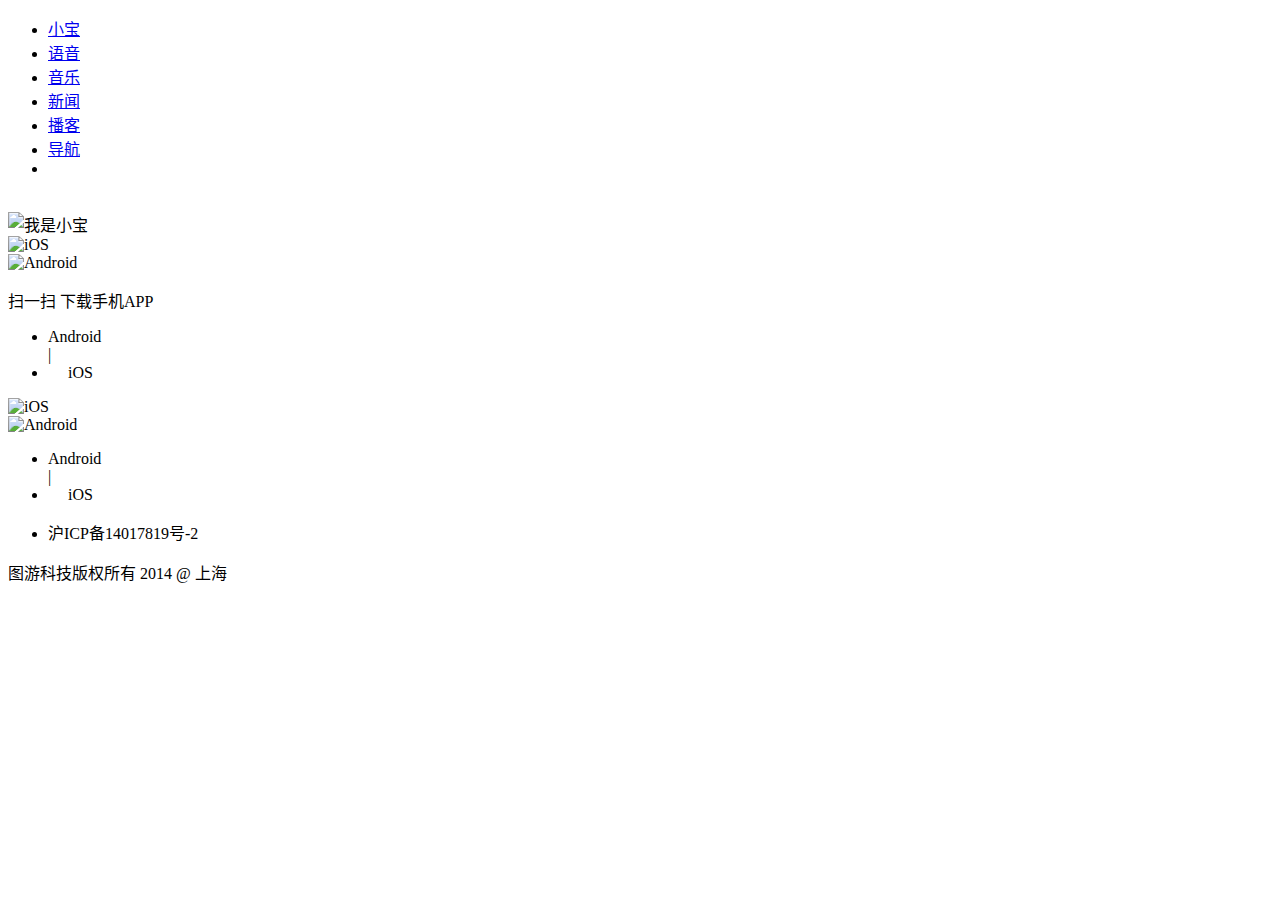
==== commit 617329d3: "a little change" ====
--- a/static/index.html
+++ b/static/index.html
@@ -1,12 +1,12 @@
-<!DOCTYPE HTML>
+<!DOCTYPE html>
 <html lang="zh-CN">
 <head>
 	<meta http-equiv="Content-Type" content="text/html; charset=utf-8" />
 	<title>小宝 - 有感情的伴驾机器人</title>
-	<link rel="icon" href="favicon.ico" type="image/x-icon" /> 
-  <link rel="shortcut icon" href="favicon.ico" type="image/x-icon" />
-  <link rel="stylesheet" type="text/css" href="lib/fontIcons.css">
-  <link rel="stylesheet" type="text/css" href="css/index.css">
+  <!-- <link rel="stylesheet" type="text/css" href="/lib/fontIcons.css"> -->
+  <link rel="stylesheet" type="text/css" href="/css/index.css">
+  <link rel="icon" href="/favicon.ico" type="image/x-icon" /> 
+  <link rel="shortcut icon" href="/favicon.ico" type="image/x-icon" />
 </head>
 <body>
 	<!-- headerBar -->
@@ -21,19 +21,19 @@
 				<li><a href="#navigator"><span class="iLocate"></span>导航</a></li>
 				<li><a href="#apps"><i class="iApps"></i></a></li>
 			</ul>
-			<img src="img/logo.png" alt="" class="logo">
+			<img src="/img/logo.png" alt="" class="logo">
 		</div>
 	</div>
 	<!-- banner -->
 	<div id="xBot" class="banner feature1">
 		<div id="xBot_1">
-			<img src="img/index/xBot_1.png" alt="我是小宝" />
+			<img src="/img/index/xBot_1.png" alt="我是小宝" />
 			<div id="xBotPath" class="qrcodeTogger QRCode _ios">
 				<div class="qrcode ios">
-					<img src="img/index/qrcode_ios.png" alt="iOS">
+					<img src="/img/index/qrcode_ios.png" alt="iOS">
 				</div>
 				<div class="qrcode android">
-					<img src="img/index/qrcode_android.png" alt="Android">
+					<img src="/img/index/qrcode_android.png" alt="Android">
 				</div>
 				<p>扫一扫 下载手机APP</p>
 				<ul><li><span class="toggle android active" data-for="android">Android</span>&nbsp;&nbsp;&nbsp;&nbsp;&nbsp;</li>|<li>&nbsp;&nbsp;&nbsp;&nbsp;&nbsp;<span class="toggle ios" data-for="ios">iOS</span></li></ul>
@@ -61,10 +61,10 @@
 		<div class="container">
 			<div id="bottomPath" class="qrcodeTogger QRCode _ios">
 				<div class="qrcode ios">
-					<img src="img/index/qrcode_ios.png" alt="iOS">
+					<img src="/img/index/qrcode_ios.png" alt="iOS">
 				</div>
 				<div class="qrcode android">
-					<img src="img/index/qrcode_android.png" alt="Android">
+					<img src="/img/index/qrcode_android.png" alt="Android">
 				</div>
 				<!-- <p>扫一扫 下载手机APP</p> -->
 				<ul><li><span class="toggle android active" data-for="android">Android</span>&nbsp;&nbsp;&nbsp;&nbsp;&nbsp;</li>|<li>&nbsp;&nbsp;&nbsp;&nbsp;&nbsp;<span class="toggle ios" data-for="ios">iOS</span></li></ul>
@@ -81,6 +81,6 @@
 		<p>图游科技版权所有 2014&nbsp;@&nbsp;上海</p>
 	</div>
 </body>
-<script src="lib/jquery-1.9.0.min.js"></script>
-<script src="js/index.js"></script>
+<script src="/lib/jquery-1.9.0.min.js"></script>
+<script src="/js/index.js"></script>
 </html>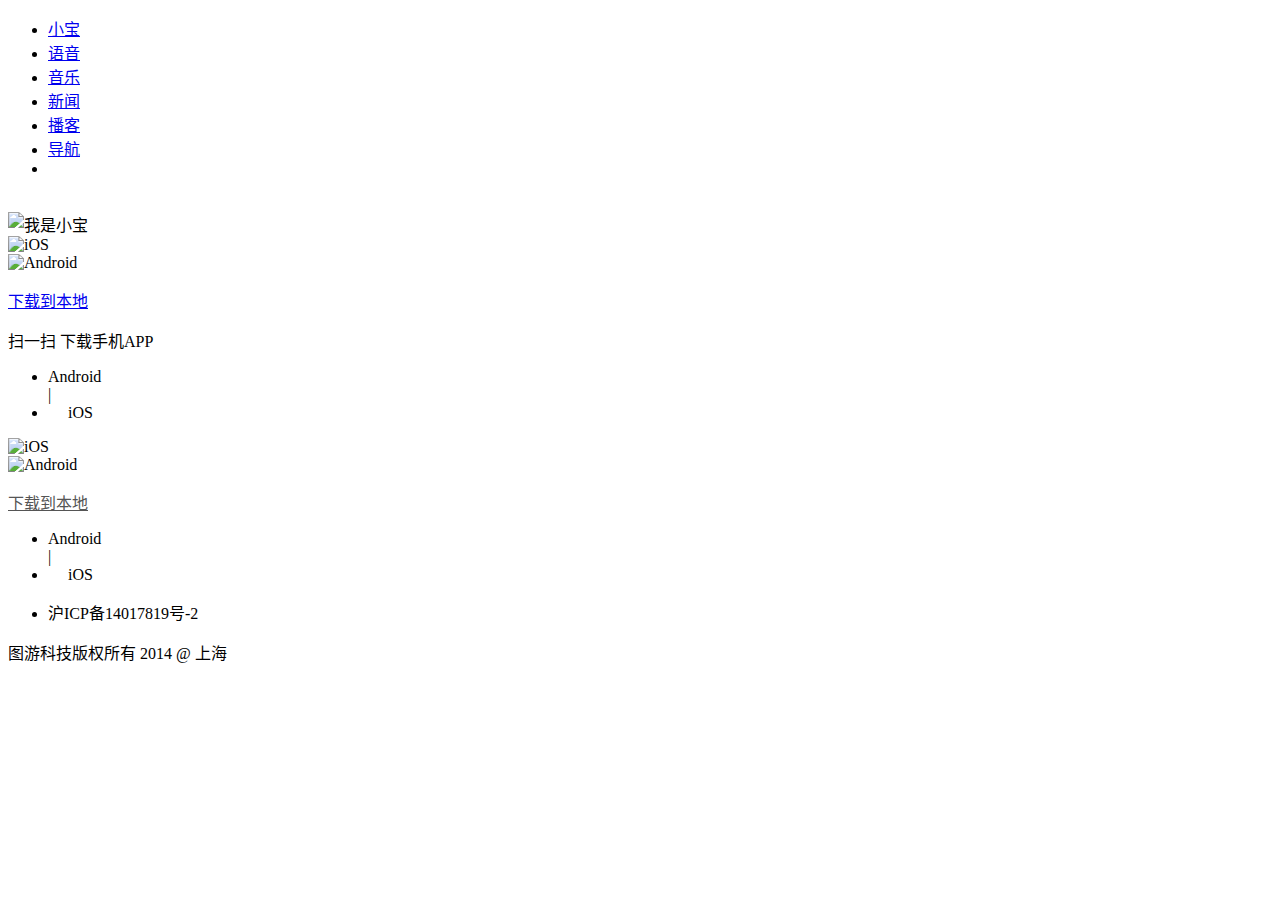
==== commit 382d4993: "添加了apk下载链接" ====
--- a/static/index.html
+++ b/static/index.html
@@ -34,6 +34,7 @@
 				</div>
 				<div class="qrcode android">
 					<img src="/img/index/qrcode_android.png" alt="Android">
+					<p><a href="http://www.tuxiaobao.me/update/app/txbApp.apk">下载到本地</a></p>
 				</div>
 				<p>扫一扫 下载手机APP</p>
 				<ul><li><span class="toggle android active" data-for="android">Android</span>&nbsp;&nbsp;&nbsp;&nbsp;&nbsp;</li>|<li>&nbsp;&nbsp;&nbsp;&nbsp;&nbsp;<span class="toggle ios" data-for="ios">iOS</span></li></ul>
@@ -65,6 +66,7 @@
 				</div>
 				<div class="qrcode android">
 					<img src="/img/index/qrcode_android.png" alt="Android">
+					<p><a href="http://www.tuxiaobao.me/update/app/txbApp.apk" style="color: #555;">下载到本地</a></p>
 				</div>
 				<!-- <p>扫一扫 下载手机APP</p> -->
 				<ul><li><span class="toggle android active" data-for="android">Android</span>&nbsp;&nbsp;&nbsp;&nbsp;&nbsp;</li>|<li>&nbsp;&nbsp;&nbsp;&nbsp;&nbsp;<span class="toggle ios" data-for="ios">iOS</span></li></ul>
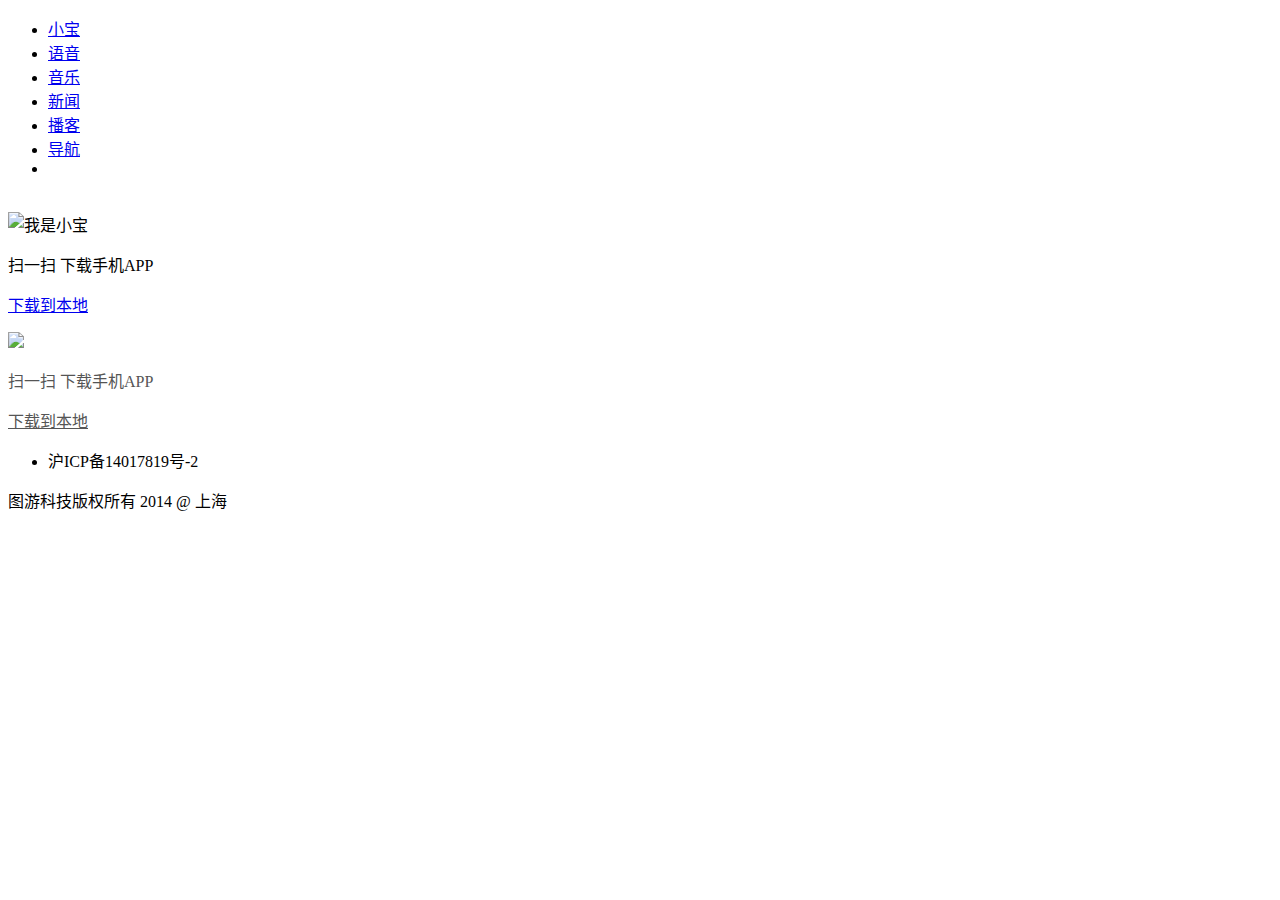
==== commit 02189e54: "修改了二维码部分" ====
--- a/static/index.html
+++ b/static/index.html
@@ -27,17 +27,10 @@
 	<!-- banner -->
 	<div id="xBot" class="banner feature1">
 		<div id="xBot_1">
-			<img src="/img/index/xBot_1.png" alt="我是小宝" />
-			<div id="xBotPath" class="qrcodeTogger QRCode _ios">
-				<div class="qrcode ios">
-					<img src="/img/index/qrcode_ios.png" alt="iOS">
-				</div>
-				<div class="qrcode android">
-					<img src="/img/index/qrcode_android.png" alt="Android">
-					<p><a href="http://www.tuxiaobao.me/update/app/txbApp.apk">下载到本地</a></p>
-				</div>
+			<img src="/img/index/xBot_1_qrcode.png" alt="我是小宝" />
+			<div id="xBotPath" class="QRCode">
 				<p>扫一扫 下载手机APP</p>
-				<ul><li><span class="toggle android active" data-for="android">Android</span>&nbsp;&nbsp;&nbsp;&nbsp;&nbsp;</li>|<li>&nbsp;&nbsp;&nbsp;&nbsp;&nbsp;<span class="toggle ios" data-for="ios">iOS</span></li></ul>
+				<p><a href="http://www.tuxiaobao.me/update/app/txbApp.apk">下载到本地</a></p>
 			</div>
 		</div>
 	</div>
@@ -60,16 +53,12 @@
 	<div id="apps" class="banner feature7">
 		<div class="next" data-next="#apps"></div>
 		<div class="container">
-			<div id="bottomPath" class="qrcodeTogger QRCode _ios">
-				<div class="qrcode ios">
-					<img src="/img/index/qrcode_ios.png" alt="iOS">
+			<div id="bottomPath" class="qrcodeTogger QRCode">
+				<div class="qrcode">
+					<img src="/img/index/qrcode.png">
 				</div>
-				<div class="qrcode android">
-					<img src="/img/index/qrcode_android.png" alt="Android">
-					<p><a href="http://www.tuxiaobao.me/update/app/txbApp.apk" style="color: #555;">下载到本地</a></p>
-				</div>
-				<!-- <p>扫一扫 下载手机APP</p> -->
-				<ul><li><span class="toggle android active" data-for="android">Android</span>&nbsp;&nbsp;&nbsp;&nbsp;&nbsp;</li>|<li>&nbsp;&nbsp;&nbsp;&nbsp;&nbsp;<span class="toggle ios" data-for="ios">iOS</span></li></ul>
+				<p style="color: #555;">扫一扫 下载手机APP</p>
+				<p><a href="http://www.tuxiaobao.me/update/app/txbApp.apk" style="color: #555;">下载到本地</a></p>
 			</div>
 		</div>
 	</div>
